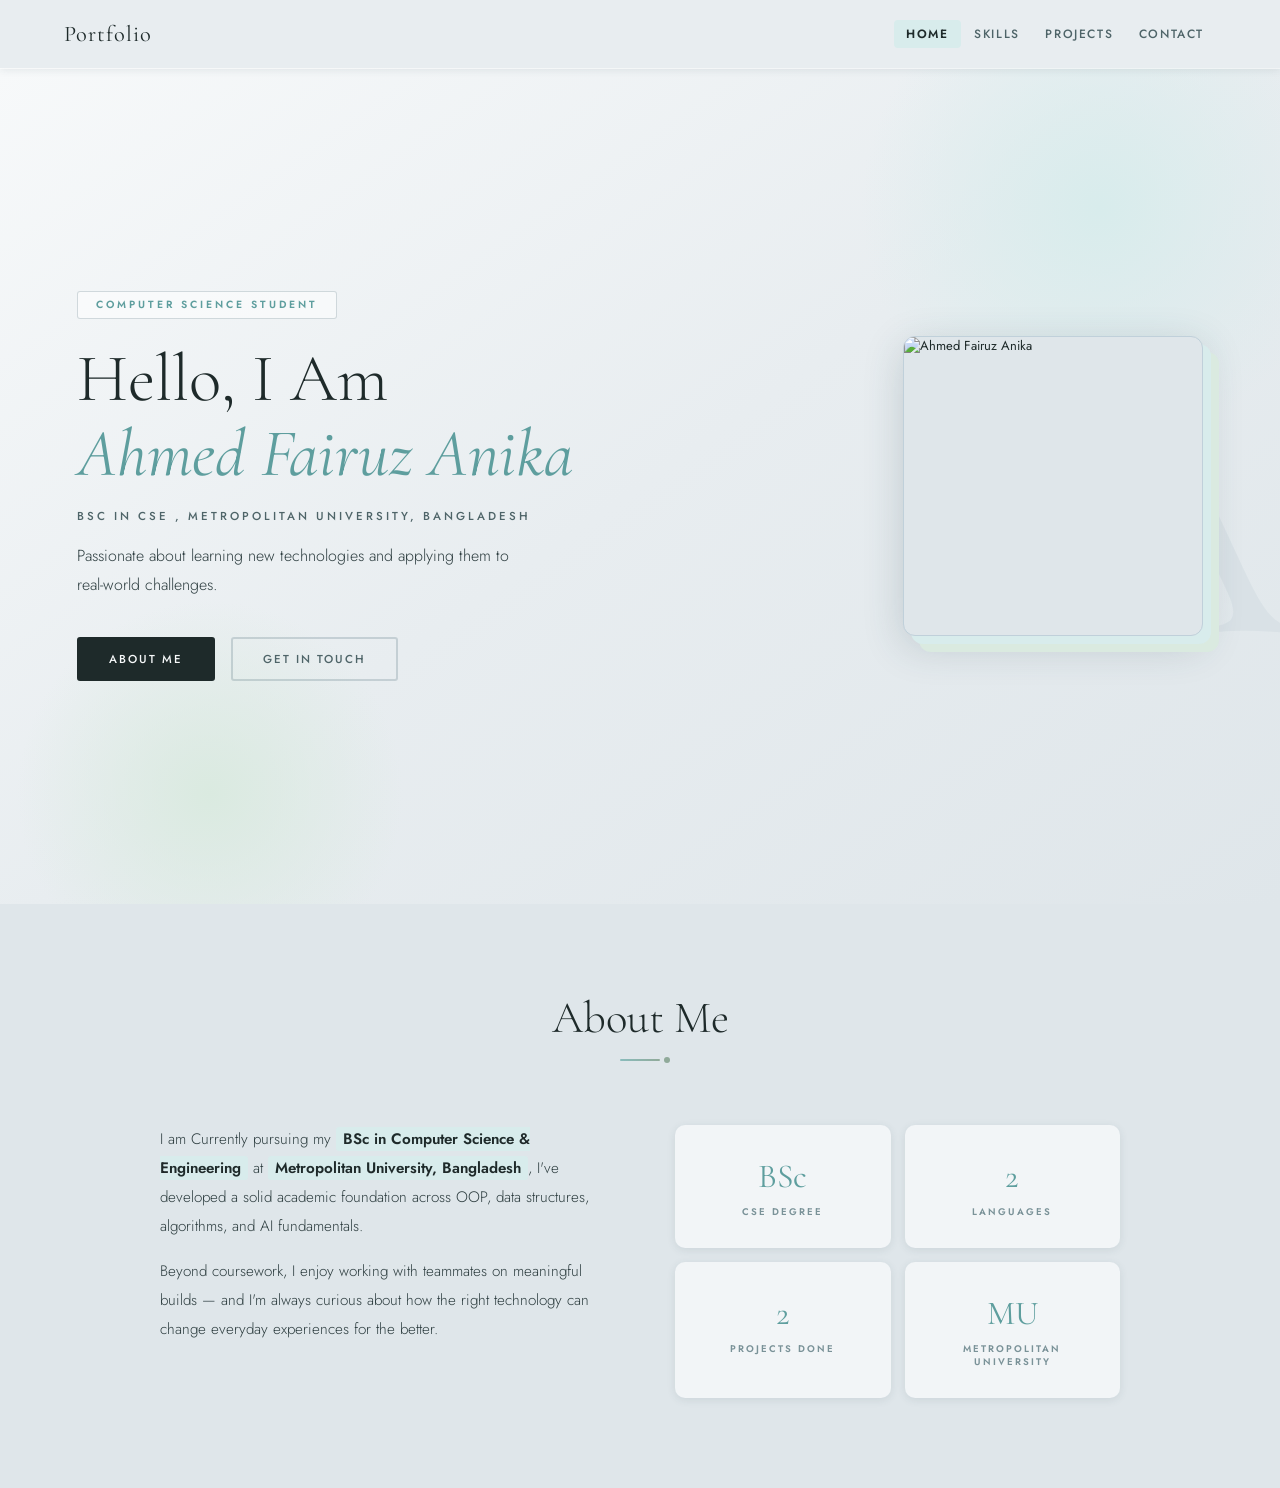
==== index.html @ 2b06f498 "first commit" ====
<!DOCTYPE html>
<html lang="en">
<head>
    <meta charset="UTF-8">
    <meta name="viewport" content="width=device-width, initial-scale=1.0">
    <title>Ahmed Fairuz Anika | Portfolio</title>
    <link rel="stylesheet" href="style.css">
    <link rel="stylesheet" href="https://cdnjs.cloudflare.com/ajax/libs/font-awesome/6.4.0/css/all.min.css">
</head>
<body>

    <nav>
        <div class="logo">Portfolio</div>
        <ul>
            <li><a href="index.html" class="active">Home</a></li>
            <li><a href="skills.html">Skills</a></li>
            <li><a href="projects.html">Projects</a></li>
            <li><a href="contact.html">Contact</a></li>
        </ul>
    </nav>

    <section class="home">
        <div class="home-bg-letter">A</div>
        <div class="home_p">
            <div class="home_t">
                <div class="home_tag">Computer Science Student</div>
                <h1>Hello, I Am
                    <span class="name-block">Ahmed Fairuz Anika</span>
                </h1>
                <div class="subtitle">BSc in CSE ,  Metropolitan University, Bangladesh</div>
                <p>Passionate about learning new technologies and applying them to real-world challenges.</p>
                <a href="#about-section" class="btn">About Me</a>
                <a href="contact.html" class="btn btn-outline">Get In Touch</a>
            </div>
            <div class="home_img">
                <img src="image/portfolio.jpg" alt="Ahmed Fairuz Anika">
            </div>
        </div>
    </section>

    <section class="section section-alt" id="about-section">
        <div class="section-header">
             <h2>About Me</h2>
            <div class="divider"></div>
        </div>
        <div class="about-grid">
            <div class="about-text">
                <p>I am Currently pursuing my <strong>BSc in Computer Science &amp; Engineering</strong> at <strong>Metropolitan University, Bangladesh</strong>, I've developed a solid academic foundation across OOP, data structures, algorithms, and AI fundamentals.</p>
                <p>Beyond coursework, I enjoy working with teammates on meaningful builds — and I'm always curious about how the right technology can change everyday experiences for the better.</p>
            </div>
            <div class="about-stats">
                <div class="stat-box"><span class="num">BSc</span><div class="lbl">CSE Degree</div></div>
                <div class="stat-box"><span class="num">2</span><div class="lbl">Languages</div></div>
                <div class="stat-box"><span class="num">2</span><div class="lbl">Projects Done</div></div>
                <div class="stat-box"><span class="num">MU</span><div class="lbl">Metropolitan University</div></div>
            </div>
        </div>
    </section>

</body>
</html>
---- style.css ----
@import url('https://fonts.googleapis.com/css2?family=Cormorant+Garamond:ital,wght@0,300;0,400;0,600;1,300;1,400&family=Jost:wght@300;400;500;600&display=swap');

* {
    margin: 0;
    padding: 0;
    box-sizing: border-box;
}

:root {
    --bg:            #e8edf0;
    --bg-2:          #dfe6ea;
    --bg-3:          #d6dfe4;
    --surface:       #edf1f4;
    --surface-2:     #f2f5f7;
    --surface-3:     #f7f9fa;
    --main-color:    #4a8a8a;
    --accent:        #5e9e9e;
    --accent-light:  #8abcbc;
    --btn-hover:     #b4d4d4;
    --card-bg-light: #d8ecec;
    --slate:         #6a8090;
    --slate-mid:     #96aab8;
    --slate-light:   #c0d0da;
    --slate-pale:    #dce8f0;
    --green:         #6a8a78;
    --green2:        #90aa9a;
    --green-light:   #b8ceC2;
    --green-bg:      #daeae0;
    --text:          #1e2a2a;
    --text-2:        #2e3e40;
    --text-soft:     #4e6468;
    --text-muted:    #7a9298;
    --border-color:  rgba(80,110,120,0.14);
    --border-mid:    rgba(80,110,120,0.24);
    --shadow-sm:     0 2px 8px rgba(40,70,80,0.1);
    --shadow-md:     0 4px 20px rgba(40,70,80,0.15);
    --shadow-lg:     0 10px 40px rgba(40,70,80,0.2);
}

html {
    scroll-behavior: smooth;
}

body {
    background: var(--bg);
    color: var(--text);
    font-family: 'Jost', sans-serif;
    font-size: 13px;
    line-height: 1.4;
    overflow-x: hidden;
}

nav {
    background: rgba(232,237,240,0.93);
    backdrop-filter: blur(20px);
    padding: 0 5%;
    display: flex;
    justify-content: space-between;
    align-items: center;
    border-bottom: 1px solid var(--border);
    position: sticky;
    top: 0;
    z-index: 200;
    height: 68px;
    box-shadow: 0 1px 0 rgba(255,255,255,0.6), var(--shadow-sm);
}

.logo {
    font-family: 'Cormorant Garamond', serif;
    font-size: 1.4rem;
    font-weight: 400;
    color: var(--text);
    letter-spacing: 1px;
}

.logo span {
    color: var(--accent);
    font-style: italic;
}

nav ul {
    list-style: none;
    display: flex;
    gap: 1.6px;
    flex-wrap: wrap;
}

nav a {
    text-decoration: none;
    color: var(--text-soft);
    font-size: 0.75rem;
    font-weight: 500;
    letter-spacing: 1.6px;
    text-transform: uppercase;
    padding: 5px 12px;
    border-radius: 4px;
    transition: all 0.22s ease;
    font-family: inherit;
}

nav a:hover {
    color: var(--text);
    background: var(--bg-3);
}

nav a.active {
    color: var(--text);
    background: var(--card-bg-light);
    font-weight: 600;
}

.home {
    min-height: calc(100vh - 64px);
    display: flex;
    align-items: center;
    padding: 70px 6%;
    position: relative;
    z-index: 1;
    overflow: hidden;
    background: linear-gradient(145deg, var(--surface-3) 0%, var(--bg) 50%, var(--bg-2) 100%);
}

.home::before {
    content: '';
    position: absolute;
    top: -120px;
    right: -80px;
    width: 520px;
    height: 520px;
    background: radial-gradient(circle, var(--card-bg-light) 0%, transparent 65%);
    pointer-events: none;
    z-index: 0;
}

.home::after {
    content: '';
    position: absolute;
    bottom: -100px;
    left: 0;
    width: 420px;
    height: 420px;
    background: radial-gradient(circle, var(--green-bg) 0%, transparent 65%);
    pointer-events: none;
    z-index: 0;
}

.home-bg-letter {
    position: absolute;
    right: -20px;
    top: 50%;
    transform: translateY(-50%);
    font-family: 'Cormorant Garamond', serif;
    font-size: 36vw;
    font-weight: 300;
    color: var(--bg-3);
    opacity: 0.7;
    pointer-events: none;
    line-height: 1;
    user-select: none;
    z-index: 0;
}

.home_p {
    width: 100%;
    display: flex;
    justify-content: space-between;
    align-items: center;
    gap: 60px;
    flex-wrap: wrap;
    position: relative;
    z-index: 1;
}

.home_t {
    max-width: 54%;
}

.home_tag {
    display: inline-block;
    font-size: 0.65rem;
    letter-spacing: 3px;
    text-transform: uppercase;
    color: var(--accent);
    border: 1px solid var(--border-mid);
    background: rgba(255,255,255,0.5);
    padding: 6px 18px;
    border-radius: 3px;
    margin-bottom: 24px;
    font-weight: 600;
}

.home_t h1 {
    font-family: 'Cormorant Garamond', serif;
    font-size: 4.2rem;
    line-height: 1.06;
    color: var(--text);
    margin-bottom: 8px;
    font-weight: 300;
    letter-spacing: 0;
}

.home_t h1 .name-block {
    display: block;
    color: var(--accent);
    font-style: italic;
    font-weight: 400;
    margin-top: 4px;
}

.home_t .subtitle {
    font-size: 0.72rem;
    color: var(--text-soft);
    font-weight: 500;
    letter-spacing: 3px;
    text-transform: uppercase;
    margin-bottom: 18px;
    margin-top: 18px;
}

.home_t p {
    color: var(--text-2);
    font-size: 1rem;
    max-width: 460px;
    margin-bottom: 38px;
    line-height: 1.8;
    font-weight: 300;
}

.btn {
    display: inline-block;
    padding: 12px 30px;
    background: var(--text);
    color: var(--surface-3);
    font-weight: 500;
    font-size: 0.72rem;
    text-decoration: none;
    border-radius: 3px;
    transition: all 0.24s ease;
    border: 2px solid var(--text);
    letter-spacing: 2px;
    text-transform: uppercase;
    font-family: inherit;
}

.btn:hover {
    background: var(--main-color);
    border-color: var(--main-color);
    transform: translateY(-2px);
    box-shadow: var(--shadow-md);
}

.btn-outline {
    background: transparent;
    color: var(--text-soft);
    border: 2px solid var(--border-mid);
    margin-left: 12px;
}

.btn-outline:hover {
    border-color: var(--slate-mid);
    color: var(--text);
    background: var(--slate-pale);
    transform: translateY(-2px);
}

.home_img {
    width: 300px;
    height: 300px;
    border-radius: 12px;
    overflow: hidden;
    border: 1px solid var(--slate-light);
    box-shadow: 8px 8px 0 var(--card-bg-light), 16px 16px 0 var(--green-bg), var(--shadow-lg);
    flex-shrink: 0;
    position: relative;
    z-index: 1;
    background: var(--bg-2);
}

.home_img img {
    width: 100%;
    height: 100%;
    display: block;
    object-fit: cover;
}

.section {
    padding: 90px 6%;
    position: relative;
    z-index: 1;
}

.section-alt {
    background: var(--bg-2);
}

.section-header {
    text-align: center;
    margin-bottom: 64px;
}

.section-header .tag {
    display: inline-block;
    font-size: 0.65rem;
    letter-spacing: 4px;
    text-transform: uppercase;
    color: var(--accent);
    margin-bottom: 12px;
    font-weight: 600;
}

.section-header h2 {
    font-family: 'Cormorant Garamond', serif;
    font-size: 2.8rem;
    font-weight: 300;
    color: var(--text);
    letter-spacing: 0;
    line-height: 1.1;
}

.divider {
    width: 40px;
    height: 2px;
    background: linear-gradient(90deg, var(--accent-light), var(--green2));
    margin: 16px auto 0;
    border-radius: 2px;
    position: relative;
}

.divider::after {
    content: '';
    position: absolute;
    right: -10px;
    top: 50%;
    transform: translateY(-50%);
    width: 6px;
    height: 6px;
    background: var(--green2);
    border-radius: 50%;
}

.section-header p {
    font-family: inherit;
}

.about-grid {
    display: grid;
    grid-template-columns: 1fr 1fr;
    gap: 70px;
    align-items: start;
    max-width: 960px;
    margin: 0 auto;
}

.about-text .lead {
    font-family: 'Cormorant Garamond', serif;
    font-size: 1.3rem;
    font-weight: 400;
    color: var(--text);
    margin-bottom: 18px;
    line-height: 1.6;
    font-style: italic;
}

.about-text p {
    color: var(--text-2);
    margin-bottom: 16px;
    font-size: 0.95rem;
    line-height: 1.9;
    font-weight: 300;
}

.about-text p strong {
    color: var(--text);
    font-weight: 600;
    background: var(--card-bg-light);
    padding: 1px 7px;
    border-radius: 3px;
}

.about-text p:last-child {
    margin-bottom: 0;
}

.about-stats {
    display: grid;
    grid-template-columns: 1fr 1fr;
    gap: 14px;
}

.stat-box {
    background: var(--surface-2);
    border: 1px solid var(--border);
    border-radius: 10px;
    padding: 28px 20px;
    text-align: center;
    transition: all 0.28s ease;
    position: relative;
    overflow: hidden;
    box-shadow: var(--shadow-sm);
}

.stat-box:hover {
    border-color: var(--btn-hover);
    transform: translateY(-4px);
    box-shadow: var(--shadow-md);
    background: var(--card-bg-light);
}

.stat-box .num {
    font-family: 'Cormorant Garamond', serif;
    font-size: 2.1rem;
    font-weight: 400;
    color: var(--accent);
    display: block;
}

.stat-box .lbl {
    font-size: 0.6rem;
    color: var(--text-muted);
    letter-spacing: 2px;
    margin-top: 6px;
    text-transform: uppercase;
    font-weight: 600;
}

.skills-grid {
    display: grid;
    grid-template-columns: repeat(auto-fit, minmax(260px, 1fr));
    gap: 16px;
    max-width: 960px;
    margin: 0 auto;
}

.skill-card {
    background: var(--surface-2);
    border: 1px solid var(--border);
    border-radius: 10px;
    padding: 28px 24px;
    transition: all 0.26s ease;
    position: relative;
    overflow: hidden;
    box-shadow: var(--shadow-sm);
}

.skill-card::before {
    content: '';
    position: absolute;
    left: 0;
    top: 0;
    bottom: 0;
    width: 3px;
    background: var(--accent-light);
    border-radius: 3px 0 0 3px;
}

.skill-card:hover {
    border-color: var(--btn-hover);
    transform: translateY(-4px);
    box-shadow: var(--shadow-md);
}

.skill-card h3 {
    font-size: 0.95rem;
    font-weight: 600;
    color: var(--text);
    margin-bottom: 10px;
    letter-spacing: 0;
}

.skill-card p {
    font-size: 0.85rem;
    color: var(--text-soft);
    line-height: 1.7;
    font-weight: 300;
}

.skill-level {
    display: inline-block;
    margin-top: 16px;
    font-size: 0.6rem;
    letter-spacing: 2px;
    text-transform: uppercase;
    color: var(--main-color);
    background: var(--card-bg-light);
    padding: 4px 14px;
    border-radius: 3px;
    font-weight: 600;
}

.projects-grid {
    display: grid;
    grid-template-columns: repeat(auto-fit, minmax(300px, 1fr));
    gap: 20px;
    max-width: 1040px;
    margin: 0 auto;
}

.project-card {
    background: var(--surface-2);
    border: 1px solid var(--border);
    border-radius: 12px;
    padding: 32px 28px;
    transition: all 0.26s ease;
    display: flex;
    flex-direction: column;
    position: relative;
    overflow: hidden;
    box-shadow: var(--shadow-sm);
}

.project-card:hover {
    border-color: var(--accent-light);
    border-top: 3px solid var(--accent);
    transform: translateY(-5px);
    box-shadow: var(--shadow-lg);
}

.project-badge {
    display: inline-block;
    font-size: 0.6rem;
    letter-spacing: 2px;
    text-transform: uppercase;
    color: var(--main-color);
    background: var(--card-bg-light);
    border: 1px solid rgba(90,158,158,0.2);
    padding: 4px 14px;
    border-radius: 3px;
    margin-bottom: 18px;
    align-self: flex-start;
    font-weight: 600;
}

.project-card h3 {
    font-family: 'Cormorant Garamond', serif;
    font-size: 1.3rem;
    font-weight: 400;
    color: var(--text);
    margin-bottom: 12px;
}

.project-card p {
    font-size: 0.87rem;
    color: var(--text-2);
    flex: 1;
    margin-bottom: 22px;
    line-height: 1.8;
    font-weight: 300;
}

.project-tech {
    display: flex;
    flex-wrap: wrap;
    gap: 7px;
    margin-bottom: 22px;
}

.tech-tag {
    font-size: 0.65rem;
    padding: 4px 12px;
    background: var(--slate-pale);
    border: 1px solid var(--border);
    border-radius: 3px;
    color: var(--slate);
    font-weight: 500;
    letter-spacing: 0;
}

.project-links {
    display: flex;
    gap: 10px;
    flex-wrap: wrap;
}

.project-link {
    display: inline-flex;
    align-items: center;
    gap: 6px;
    font-size: 0.65rem;
    font-weight: 600;
    text-decoration: none;
    color: var(--text-soft);
    border: 1px solid var(--border-mid);
    padding: 7px 16px;
    border-radius: 4px;
    transition: all 0.22s ease;
    cursor: pointer;
    background: none;
    font-family: inherit;
    letter-spacing: 1px;
    text-transform: uppercase;
}

.project-link:hover {
    background: var(--card-bg-light);
    color: var(--text);
    border-color: var(--btn-hover);
    box-shadow: var(--shadow-sm);
}

.github-reveal {
    margin-top: 14px;
    background: var(--card-bg-light);
    border: 1px solid rgba(90,158,158,0.2);
    border-radius: 8px;
    padding: 14px 16px;
    display: none;
    animation: fadeSlide 0.2s ease;
}

.github-reveal.open {
    display: block;
}

@keyframes fadeSlide {
    from { opacity: 0; transform: translateY(-5px); }
    to   { opacity: 1; transform: translateY(0); }
}

.github-reveal a {
    color: var(--main-color);
    font-size: 0.84rem;
    text-decoration: none;
    word-break: break-all;
    font-weight: 600;
}

.github-reveal a:hover {
    color: var(--text);
    text-decoration: underline;
}

.github-reveal .gh-note {
    font-size: 0.75rem;
    color: var(--text-muted);
    margin-top: 6px;
}

.contact-wrapper {
    display: grid;
    grid-template-columns: 1fr 1.4fr;
    gap: 52px;
    max-width: 960px;
    margin: 0 auto;
    align-items: start;
}

.contact-info h3 {
    font-family: 'Cormorant Garamond', serif;
    font-size: 1.6rem;
    font-weight: 400;
    color: var(--text);
    margin-bottom: 14px;
}

.contact-info .intro-text {
    color: var(--text-2);
    font-size: 0.9rem;
    margin-bottom: 34px;
    line-height: 1.8;
    font-weight: 300;
}

.contact-item {
    display: flex;
    align-items: flex-start;
    gap: 14px;
    margin-bottom: 22px;
}

.c-icon {
    width: 42px;
    height: 42px;
    background: var(--surface-2);
    border: 1px solid var(--border-mid);
    border-radius: 8px;
    display: flex;
    align-items: center;
    justify-content: center;
    color: var(--accent);
    font-size: 0.9rem;
    flex-shrink: 0;
    transition: all 0.24s;
    box-shadow: var(--shadow-sm);
}

.contact-item:hover .c-icon {
    background: var(--card-bg-light);
    color: var(--text);
    border-color: var(--accent-light);
    transform: rotate(-6deg) scale(1.08);
    box-shadow: var(--shadow-md);
}

.c-detail .c-label {
    font-size: 0.6rem;
    letter-spacing: 2px;
    text-transform: uppercase;
    color: var(--text-muted);
    margin-bottom: 3px;
    font-weight: 600;
}

.c-detail .c-val {
    font-size: 0.9rem;
    color: var(--text);
    font-weight: 500;
}

.c-detail .c-val a {
    color: var(--text);
    text-decoration: none;
    transition: color 0.2s;
}

.c-detail .c-val a:hover {
    color: var(--accent);
    text-decoration: underline;
}

.contact-form {
    background: var(--surface-2);
    border: 1px solid var(--border);
    border-radius: 14px;
    padding: 38px 34px;
    box-shadow: var(--shadow-lg);
}

.contact-form h3 {
    font-family: 'Cormorant Garamond', serif;
    font-size: 1.25rem;
    font-weight: 400;
    color: var(--text);
    margin-bottom: 26px;
    letter-spacing: 0;
}

.form-group {
    margin-bottom: 18px;
}

.form-row {
    display: grid;
    grid-template-columns: 1fr 1fr;
    gap: 18px;
}

.form-group label {
    display: block;
    font-size: 0.6rem;
    letter-spacing: 2px;
    text-transform: uppercase;
    color: var(--text-muted);
    margin-bottom: 8px;
    font-weight: 600;
    font-family: inherit;
}

.form-group input, .form-group textarea {
    width: 100%;
    background: var(--bg);
    border: 1px solid var(--border-mid);
    border-radius: 6px;
    padding: 11px 14px;
    color: var(--text);
    font-family: inherit;
    font-size: 0.9rem;
    transition: border-color 0.24s, box-shadow 0.24s;
    outline: none;
}

.form-group input:focus, .form-group textarea:focus {
    border-color: var(--accent);
    box-shadow: 0 0 0 4px rgba(94,158,158,0.14);
    background: var(--surface-3);
}

.form-group textarea {
    resize: vertical;
    min-height: 110px;
}

.form-group input::placeholder, .form-group textarea::placeholder {
    color: var(--text-muted);
}

.form-submit {
    width: 100%;
    padding: 13px;
    background: var(--text);
    color: var(--surface-3);
    border: 2px solid var(--text);
    border-radius: 5px;
    font-family: inherit;
    font-size: 0.8rem;
    font-weight: 600;
    cursor: pointer;
    transition: all 0.24s ease;
    letter-spacing: 2px;
    margin-top: 8px;
    text-transform: uppercase;
}

.form-submit:hover {
    background: var(--main-color);
    border-color: var(--main-color);
    transform: translateY(-2px);
    box-shadow: var(--shadow-md);
}

#form-success {
    display: none;
    color: var(--main-color);
    border: 1px solid rgba(94,158,158,0.28);
    background: var(--card-bg-light);
    border-radius: 6px;
    padding: 10px;
    margin-top: 14px;
    text-align: center;
    font-size: 0.86rem;
    font-weight: 600;
    letter-spacing: 0;
}

.contact-desc {
    color: var(--text-soft);
    margin-top: 18px;
    font-size: 0.95rem;
    max-width: 480px;
    margin-left: auto;
    margin-right: auto;
    line-height: 1.8;
    text-align: center;
    font-weight: 300;
}

.section-desc {
    color: var(--text-soft);
    margin-top: 18px;
    font-size: 0.95rem;
    max-width: 520px;
    margin-left: auto;
    margin-right: auto;
    line-height: 1.8;
    text-align: center;
    font-weight: 300;
}

.category-label {
    font-size: 0.65rem;
    font-weight: 600;
    letter-spacing: 4px;
    text-transform: uppercase;
    color: var(--accent);
    text-align: center;
    margin-bottom: 26px;
}

.skills-block {
    margin-bottom: 60px;
}

.projects-note {
    text-align: center;
    margin-top: 44px;
    color: var(--text-muted);
    font-size: 0.8rem;
    letter-spacing: 0.8px;
    font-weight: 500;
}

.form-submit .fa-paper-plane {
    margin-right: 8px;
}

.projects-note i {
    margin-right: 7px;
    color: var(--accent-light);
}

@media (max-width: 900px) {
    .about-grid      { grid-template-columns: 1fr; gap: 48px; }
    .contact-wrapper { grid-template-columns: 1fr; }
}

@media (max-width: 768px) {
    .home_p            { flex-direction: column-reverse; gap: 40px; text-align: center; }
    .home_t            { max-width: 100%; }
    .home_t p          { margin: 0 auto 28px; }
    .home_img          { width: 230px; height: 230px; }
    .home_t h1         { font-size: 3.1rem; }
    .section           { padding: 65px 5%; }
    .section-header h2 { font-size: 2.2rem; }
    .about-stats       { grid-template-columns: 1fr 1fr; }
    .form-row          { grid-template-columns: 1fr; }
    nav ul             { gap: 1px; }
    nav a              { padding: 6px 10px; font-size: 0.67rem; letter-spacing: 1.3px; }
    .btn-outline       { margin-left: 0; margin-top: 10px; }
}

@media (max-width: 480px) {
    .home_t h1     { font-size: 2.4rem; }
    .home_img      { width: 190px; height: 190px; }
    .logo          { font-size: 1.15rem; }
    .projects-grid { grid-template-columns: 1fr; }
    .skills-grid   { grid-template-columns: 1fr; }
    .contact-form  { padding: 24px 18px; }
    nav            { padding: 0 4%; }
    .home          { padding: 50px 4%; }
    .section       { padding: 55px 4%; }
}
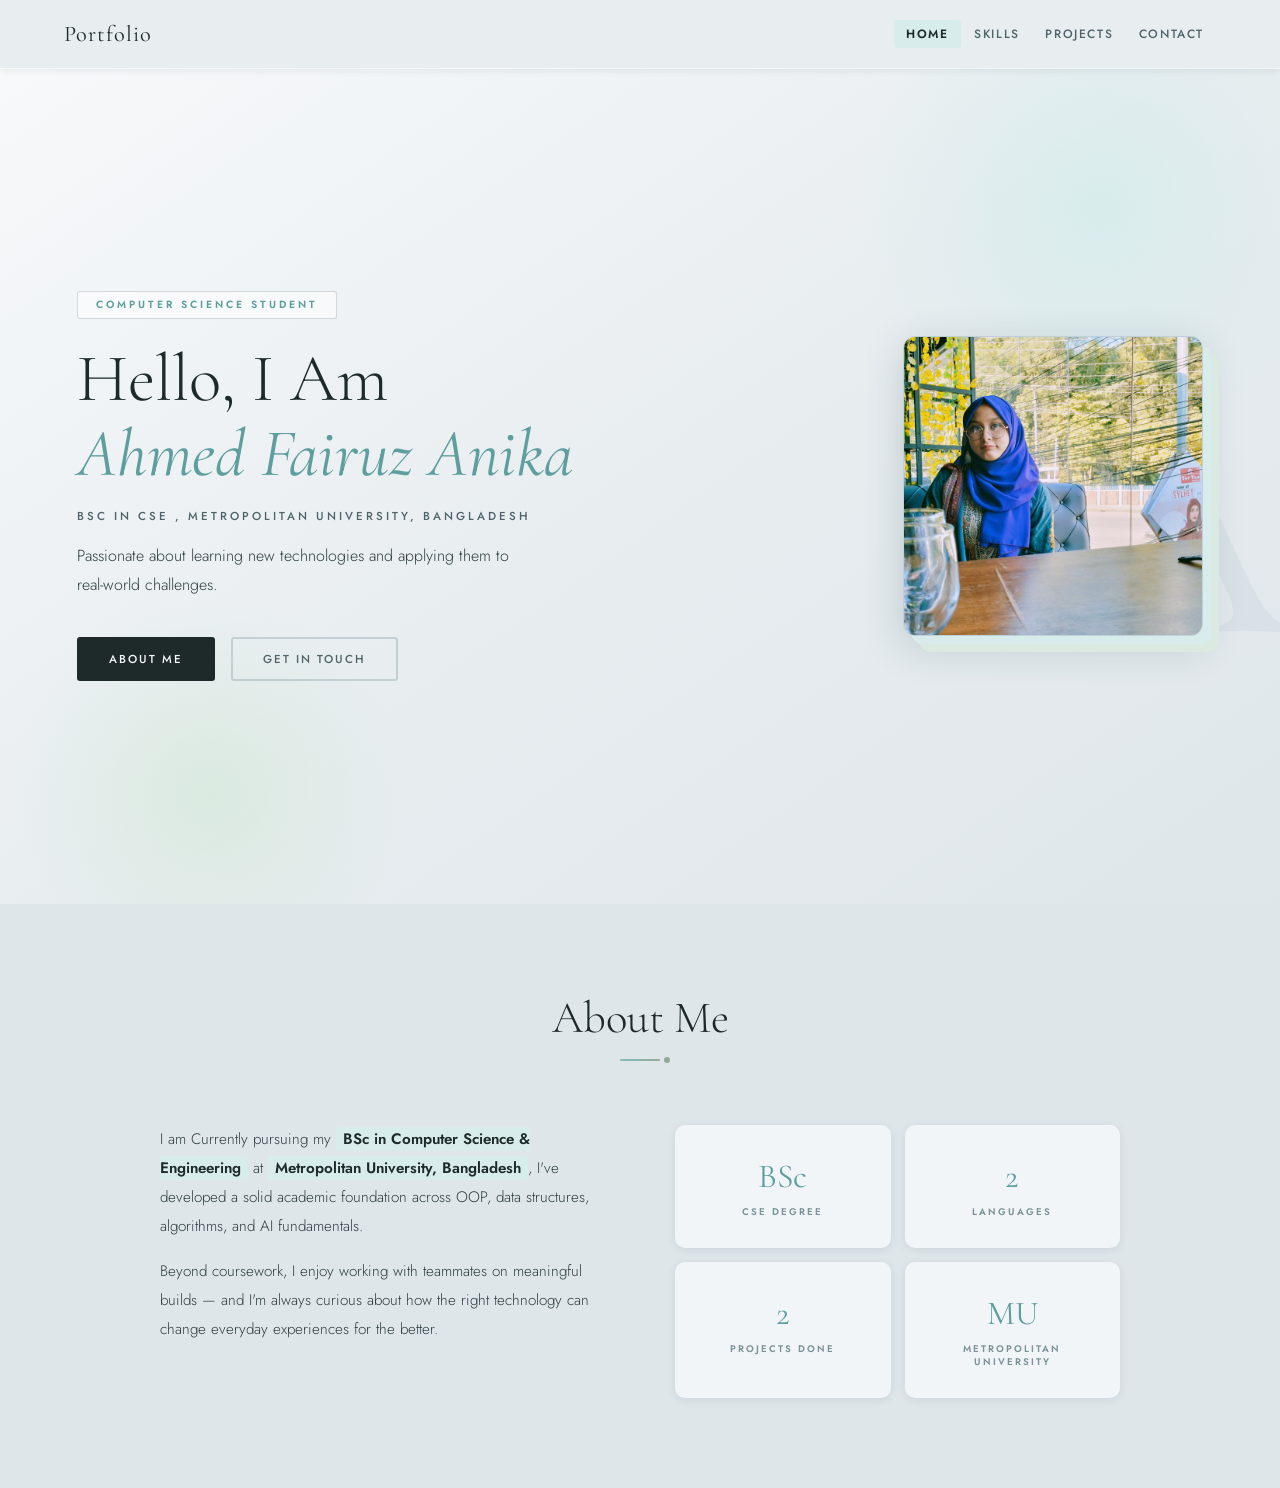
==== commit 48accbdd: "changed" ====
--- a/index.html
+++ b/index.html
@@ -33,7 +33,7 @@
                 <a href="contact.html" class="btn btn-outline">Get In Touch</a>
             </div>
             <div class="home_img">
-                <img src="image/portfolio.jpg" alt="Ahmed Fairuz Anika">
+                <img src="portfolio.jpg" alt="Ahmed Fairuz Anika">
             </div>
         </div>
     </section>
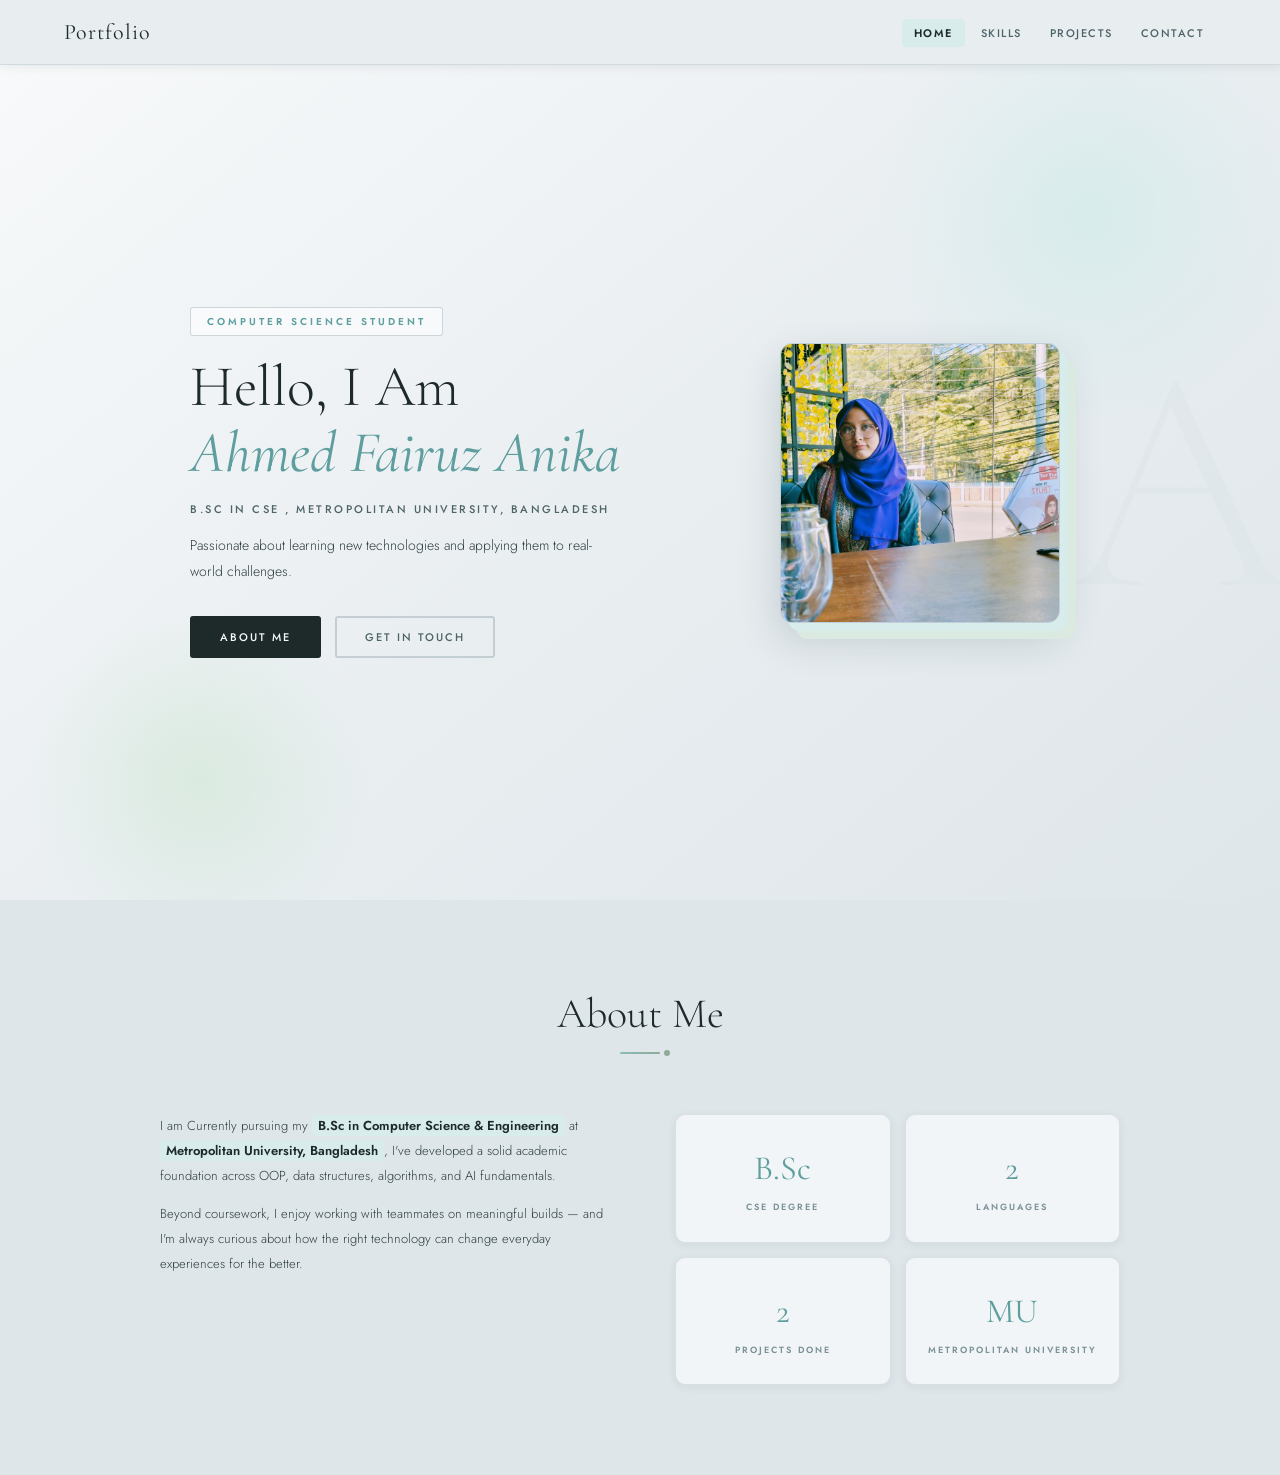
==== commit e0f7cc2a: "changed" ====
--- a/index.html
+++ b/index.html
@@ -27,7 +27,7 @@
                 <h1>Hello, I Am
                     <span class="name-block">Ahmed Fairuz Anika</span>
                 </h1>
-                <div class="subtitle">BSc in CSE ,  Metropolitan University, Bangladesh</div>
+                <div class="subtitle">B.Sc in CSE ,  Metropolitan University, Bangladesh</div>
                 <p>Passionate about learning new technologies and applying them to real-world challenges.</p>
                 <a href="#about-section" class="btn">About Me</a>
                 <a href="contact.html" class="btn btn-outline">Get In Touch</a>
@@ -45,11 +45,11 @@
         </div>
         <div class="about-grid">
             <div class="about-text">
-                <p>I am Currently pursuing my <strong>BSc in Computer Science &amp; Engineering</strong> at <strong>Metropolitan University, Bangladesh</strong>, I've developed a solid academic foundation across OOP, data structures, algorithms, and AI fundamentals.</p>
+                <p>I am Currently pursuing my <strong>B.Sc in Computer Science &amp; Engineering</strong> at <strong>Metropolitan University, Bangladesh</strong>, I've developed a solid academic foundation across OOP, data structures, algorithms, and AI fundamentals.</p>
                 <p>Beyond coursework, I enjoy working with teammates on meaningful builds — and I'm always curious about how the right technology can change everyday experiences for the better.</p>
             </div>
             <div class="about-stats">
-                <div class="stat-box"><span class="num">BSc</span><div class="lbl">CSE Degree</div></div>
+                <div class="stat-box"><span class="num">B.Sc</span><div class="lbl">CSE Degree</div></div>
                 <div class="stat-box"><span class="num">2</span><div class="lbl">Languages</div></div>
                 <div class="stat-box"><span class="num">2</span><div class="lbl">Projects Done</div></div>
                 <div class="stat-box"><span class="num">MU</span><div class="lbl">Metropolitan University</div></div>
--- a/style.css
+++ b/style.css
@@ -7,52 +7,44 @@
 }
 
 :root {
-    --bg:            #e8edf0;
-    --bg-2:          #dfe6ea;
-    --bg-3:          #d6dfe4;
-    --surface:       #edf1f4;
-    --surface-2:     #f2f5f7;
-    --surface-3:     #f7f9fa;
-    --main-color:    #4a8a8a;
-    --accent:        #5e9e9e;
-    --accent-light:  #8abcbc;
-    --btn-hover:     #b4d4d4;
-    --card-bg-light: #d8ecec;
-    --slate:         #6a8090;
-    --slate-mid:     #96aab8;
-    --slate-light:   #c0d0da;
-    --slate-pale:    #dce8f0;
-    --green:         #6a8a78;
-    --green2:        #90aa9a;
-    --green-light:   #b8ceC2;
-    --green-bg:      #daeae0;
-    --text:          #1e2a2a;
-    --text-2:        #2e3e40;
-    --text-soft:     #4e6468;
-    --text-muted:    #7a9298;
-    --border-color:  rgba(80,110,120,0.14);
-    --border-mid:    rgba(80,110,120,0.24);
-    --shadow-sm:     0 2px 8px rgba(40,70,80,0.1);
-    --shadow-md:     0 4px 20px rgba(40,70,80,0.15);
-    --shadow-lg:     0 10px 40px rgba(40,70,80,0.2);
+    --bg: #e8edf0;
+    --bg2: #dfe6ea;
+    --surface: #f2f5f7;
+    --surface2: #f7f9fa;
+    --primary: #5e9e9e;
+    --primary-dark: #4a8a8a;
+    --primary-light: #8abcbc;
+    --primary-bg: #d8ecec;
+    --hover-bg: #b4d4d4;
+    --slate: #6a8090;
+    --slate-light: #c0d0da;
+    --slate-pale: #dce8f0;
+    --green-bg: #daeae0;
+    --text-main: #1e2a2a;
+    --text-dark: #2e3e40;
+    --text-gray: #4e6468;
+    --text-light: #7a9298;
+    --border: rgba(80, 110, 120, 0.15);
+    --border-dark: rgba(80, 110, 120, 0.25);
 }
 
 html {
     scroll-behavior: smooth;
+    font-size: 14px;
 }
 
 body {
-    background: var(--bg);
-    color: var(--text);
+    background-color: var(--bg);
+    color: var(--text-main);
     font-family: 'Jost', sans-serif;
-    font-size: 13px;
-    line-height: 1.4;
+    line-height: 1.5;
     overflow-x: hidden;
 }
 
+/* NAV */
 nav {
-    background: rgba(232,237,240,0.93);
-    backdrop-filter: blur(20px);
+    background: rgba(232, 237, 240, 0.92);
+    backdrop-filter: blur(16px);
     padding: 0 5%;
     display: flex;
     justify-content: space-between;
@@ -60,220 +52,217 @@
     border-bottom: 1px solid var(--border);
     position: sticky;
     top: 0;
-    z-index: 200;
-    height: 68px;
-    box-shadow: 0 1px 0 rgba(255,255,255,0.6), var(--shadow-sm);
+    z-index: 100;
+    height: 65px;
+    box-shadow: 0 2px 10px rgba(0,0,0,0.07);
 }
 
 .logo {
     font-family: 'Cormorant Garamond', serif;
-    font-size: 1.4rem;
+    font-size: 22px;
     font-weight: 400;
-    color: var(--text);
+    color: var(--text-main);
     letter-spacing: 1px;
 }
 
 .logo span {
-    color: var(--accent);
+    color: var(--primary);
     font-style: italic;
 }
 
 nav ul {
     list-style: none;
     display: flex;
-    gap: 1.6px;
-    flex-wrap: wrap;
+    gap: 4px;
 }
 
 nav a {
     text-decoration: none;
-    color: var(--text-soft);
-    font-size: 0.75rem;
+    color: var(--text-gray);
+    font-size: 11px;
     font-weight: 500;
-    letter-spacing: 1.6px;
-    text-transform: uppercase;
-    padding: 5px 12px;
+    letter-spacing: 1.5px;
+    text-transform: uppercase;
+    padding: 6px 12px;
     border-radius: 4px;
-    transition: all 0.22s ease;
-    font-family: inherit;
+    transition: all 0.2s;
 }
 
 nav a:hover {
-    color: var(--text);
-    background: var(--bg-3);
+    color: var(--text-main);
+    background: var(--bg2);
 }
 
 nav a.active {
-    color: var(--text);
-    background: var(--card-bg-light);
-    font-weight: 600;
-}
-
+    color: var(--text-main);
+    background: var(--primary-bg);
+    font-weight: 600;
+}
+
+/* HOME */
 .home {
-    min-height: calc(100vh - 64px);
+    min-height: calc(100vh - 65px);
     display: flex;
     align-items: center;
-    padding: 70px 6%;
+    padding: 60px 6%;
     position: relative;
-    z-index: 1;
     overflow: hidden;
-    background: linear-gradient(145deg, var(--surface-3) 0%, var(--bg) 50%, var(--bg-2) 100%);
+    background: linear-gradient(140deg, var(--surface2) 0%, var(--bg) 55%, var(--bg2) 100%);
 }
 
 .home::before {
     content: '';
     position: absolute;
-    top: -120px;
-    right: -80px;
-    width: 520px;
-    height: 520px;
-    background: radial-gradient(circle, var(--card-bg-light) 0%, transparent 65%);
+    top: -100px;
+    right: -60px;
+    width: 500px;
+    height: 500px;
+    background: radial-gradient(circle, var(--primary-bg) 0%, transparent 60%);
     pointer-events: none;
-    z-index: 0;
 }
 
 .home::after {
     content: '';
     position: absolute;
-    bottom: -100px;
+    bottom: -80px;
     left: 0;
-    width: 420px;
-    height: 420px;
-    background: radial-gradient(circle, var(--green-bg) 0%, transparent 65%);
+    width: 400px;
+    height: 400px;
+    background: radial-gradient(circle, var(--green-bg) 0%, transparent 60%);
     pointer-events: none;
-    z-index: 0;
 }
 
 .home-bg-letter {
     position: absolute;
-    right: -20px;
+    right: -10px;
     top: 50%;
     transform: translateY(-50%);
     font-family: 'Cormorant Garamond', serif;
-    font-size: 36vw;
-    font-weight: 300;
-    color: var(--bg-3);
-    opacity: 0.7;
+    font-size: 320px;
+    font-weight: 300;
+    color: var(--bg2);
+    opacity: 0.6;
     pointer-events: none;
     line-height: 1;
     user-select: none;
-    z-index: 0;
 }
 
 .home_p {
     width: 100%;
     display: flex;
-    justify-content: space-between;
+    justify-content: flex-start;
     align-items: center;
-    gap: 60px;
-    flex-wrap: wrap;
+    gap: 50px;
     position: relative;
     z-index: 1;
+    max-width: 900px;
+    margin: 0 auto;
 }
 
 .home_t {
-    max-width: 54%;
+    max-width: 540px;
+    flex: 1;
+    min-width: 0;
 }
 
 .home_tag {
     display: inline-block;
-    font-size: 0.65rem;
+    font-size: 10px;
     letter-spacing: 3px;
     text-transform: uppercase;
-    color: var(--accent);
-    border: 1px solid var(--border-mid);
-    background: rgba(255,255,255,0.5);
-    padding: 6px 18px;
+    color: var(--primary);
+    border: 1px solid var(--border-dark);
+    background: rgba(255, 255, 255, 0.5);
+    padding: 6px 16px;
     border-radius: 3px;
-    margin-bottom: 24px;
+    margin-bottom: 20px;
     font-weight: 600;
 }
 
 .home_t h1 {
     font-family: 'Cormorant Garamond', serif;
-    font-size: 4.2rem;
-    line-height: 1.06;
-    color: var(--text);
+    font-size: 58px;
+    line-height: 1.08;
+    color: var(--text-main);
     margin-bottom: 8px;
     font-weight: 300;
-    letter-spacing: 0;
 }
 
 .home_t h1 .name-block {
     display: block;
-    color: var(--accent);
+    color: var(--primary);
     font-style: italic;
     font-weight: 400;
     margin-top: 4px;
 }
 
 .home_t .subtitle {
-    font-size: 0.72rem;
-    color: var(--text-soft);
+    font-size: 11px;
+    color: var(--text-gray);
     font-weight: 500;
-    letter-spacing: 3px;
-    text-transform: uppercase;
-    margin-bottom: 18px;
-    margin-top: 18px;
+    letter-spacing: 2.5px;
+    text-transform: uppercase;
+    margin-top: 16px;
+    margin-bottom: 16px;
 }
 
 .home_t p {
-    color: var(--text-2);
-    font-size: 1rem;
-    max-width: 460px;
-    margin-bottom: 38px;
+    color: var(--text-dark);
+    font-size: 14px;
+    max-width: 420px;
+    margin-bottom: 32px;
     line-height: 1.8;
     font-weight: 300;
 }
 
 .btn {
     display: inline-block;
-    padding: 12px 30px;
-    background: var(--text);
-    color: var(--surface-3);
+    padding: 11px 28px;
+    background: var(--text-main);
+    color: #f7f9fa;
     font-weight: 500;
-    font-size: 0.72rem;
+    font-size: 11px;
     text-decoration: none;
     border-radius: 3px;
-    transition: all 0.24s ease;
-    border: 2px solid var(--text);
+    transition: all 0.2s;
+    border: 2px solid var(--text-main);
     letter-spacing: 2px;
     text-transform: uppercase;
     font-family: inherit;
 }
 
 .btn:hover {
-    background: var(--main-color);
-    border-color: var(--main-color);
+    background: var(--primary-dark);
+    border-color: var(--primary-dark);
     transform: translateY(-2px);
-    box-shadow: var(--shadow-md);
+    box-shadow: 0 6px 20px rgba(40, 70, 80, 0.18);
 }
 
 .btn-outline {
     background: transparent;
-    color: var(--text-soft);
-    border: 2px solid var(--border-mid);
-    margin-left: 12px;
+    color: var(--text-gray);
+    border: 2px solid var(--border-dark);
+    margin-left: 10px;
 }
 
 .btn-outline:hover {
-    border-color: var(--slate-mid);
-    color: var(--text);
+    border-color: #96aab8;
+    color: var(--text-main);
     background: var(--slate-pale);
     transform: translateY(-2px);
 }
 
 .home_img {
-    width: 300px;
-    height: 300px;
+    width: 280px;
+    height: 280px;
     border-radius: 12px;
     overflow: hidden;
     border: 1px solid var(--slate-light);
-    box-shadow: 8px 8px 0 var(--card-bg-light), 16px 16px 0 var(--green-bg), var(--shadow-lg);
+    box-shadow: 8px 8px 0 var(--primary-bg), 16px 16px 0 var(--green-bg), 0 15px 40px rgba(40,70,80,0.2);
     flex-shrink: 0;
     position: relative;
     z-index: 1;
-    background: var(--bg-2);
+    background: var(--bg2);
 }
 
 .home_img img {
@@ -283,45 +272,43 @@
     object-fit: cover;
 }
 
+/* SECTIONS */
 .section {
     padding: 90px 6%;
-    position: relative;
-    z-index: 1;
 }
 
 .section-alt {
-    background: var(--bg-2);
+    background-color: var(--bg2);
 }
 
 .section-header {
     text-align: center;
-    margin-bottom: 64px;
+    margin-bottom: 60px;
 }
 
 .section-header .tag {
     display: inline-block;
-    font-size: 0.65rem;
+    font-size: 10px;
     letter-spacing: 4px;
     text-transform: uppercase;
-    color: var(--accent);
-    margin-bottom: 12px;
+    color: var(--primary);
+    margin-bottom: 10px;
     font-weight: 600;
 }
 
 .section-header h2 {
     font-family: 'Cormorant Garamond', serif;
-    font-size: 2.8rem;
-    font-weight: 300;
-    color: var(--text);
-    letter-spacing: 0;
-    line-height: 1.1;
+    font-size: 42px;
+    font-weight: 300;
+    color: var(--text-main);
+    line-height: 1.15;
 }
 
 .divider {
     width: 40px;
     height: 2px;
-    background: linear-gradient(90deg, var(--accent-light), var(--green2));
-    margin: 16px auto 0;
+    background: linear-gradient(90deg, var(--primary-light), #90aa9a);
+    margin: 14px auto 0;
     border-radius: 2px;
     position: relative;
 }
@@ -334,14 +321,23 @@
     transform: translateY(-50%);
     width: 6px;
     height: 6px;
-    background: var(--green2);
+    background: #90aa9a;
     border-radius: 50%;
 }
 
-.section-header p {
-    font-family: inherit;
-}
-
+.section-desc {
+    color: var(--text-gray);
+    margin-top: 16px;
+    font-size: 14px;
+    max-width: 500px;
+    margin-left: auto;
+    margin-right: auto;
+    line-height: 1.8;
+    text-align: center;
+    font-weight: 300;
+}
+
+/* ABOUT */
 .about-grid {
     display: grid;
     grid-template-columns: 1fr 1fr;
@@ -353,32 +349,28 @@
 
 .about-text .lead {
     font-family: 'Cormorant Garamond', serif;
-    font-size: 1.3rem;
+    font-size: 20px;
     font-weight: 400;
-    color: var(--text);
-    margin-bottom: 18px;
+    color: var(--text-main);
+    margin-bottom: 16px;
     line-height: 1.6;
     font-style: italic;
 }
 
 .about-text p {
-    color: var(--text-2);
-    margin-bottom: 16px;
-    font-size: 0.95rem;
+    color: var(--text-dark);
+    margin-bottom: 14px;
+    font-size: 13px;
     line-height: 1.9;
     font-weight: 300;
 }
 
 .about-text p strong {
-    color: var(--text);
-    font-weight: 600;
-    background: var(--card-bg-light);
-    padding: 1px 7px;
+    color: var(--text-main);
+    font-weight: 600;
+    background: var(--primary-bg);
+    padding: 1px 6px;
     border-radius: 3px;
-}
-
-.about-text p:last-child {
-    margin-bottom: 0;
 }
 
 .about-stats {
@@ -388,41 +380,40 @@
 }
 
 .stat-box {
-    background: var(--surface-2);
+    background: var(--surface);
     border: 1px solid var(--border);
     border-radius: 10px;
     padding: 28px 20px;
     text-align: center;
-    transition: all 0.28s ease;
-    position: relative;
-    overflow: hidden;
-    box-shadow: var(--shadow-sm);
+    transition: all 0.25s;
+    box-shadow: 0 2px 8px rgba(40,70,80,0.08);
 }
 
 .stat-box:hover {
-    border-color: var(--btn-hover);
+    border-color: var(--hover-bg);
     transform: translateY(-4px);
-    box-shadow: var(--shadow-md);
-    background: var(--card-bg-light);
+    box-shadow: 0 6px 20px rgba(40,70,80,0.13);
+    background: var(--primary-bg);
 }
 
 .stat-box .num {
     font-family: 'Cormorant Garamond', serif;
-    font-size: 2.1rem;
+    font-size: 34px;
     font-weight: 400;
-    color: var(--accent);
+    color: var(--primary);
     display: block;
 }
 
 .stat-box .lbl {
-    font-size: 0.6rem;
-    color: var(--text-muted);
+    font-size: 9px;
+    color: var(--text-light);
     letter-spacing: 2px;
     margin-top: 6px;
     text-transform: uppercase;
     font-weight: 600;
 }
 
+/* SKILLS */
 .skills-grid {
     display: grid;
     grid-template-columns: repeat(auto-fit, minmax(260px, 1fr));
@@ -432,14 +423,14 @@
 }
 
 .skill-card {
-    background: var(--surface-2);
+    background: var(--surface);
     border: 1px solid var(--border);
     border-radius: 10px;
-    padding: 28px 24px;
-    transition: all 0.26s ease;
+    padding: 26px 22px;
+    transition: all 0.25s;
     position: relative;
     overflow: hidden;
-    box-shadow: var(--shadow-sm);
+    box-shadow: 0 2px 8px rgba(40,70,80,0.08);
 }
 
 .skill-card::before {
@@ -449,44 +440,58 @@
     top: 0;
     bottom: 0;
     width: 3px;
-    background: var(--accent-light);
+    background: var(--primary-light);
     border-radius: 3px 0 0 3px;
 }
 
 .skill-card:hover {
-    border-color: var(--btn-hover);
+    border-color: var(--hover-bg);
     transform: translateY(-4px);
-    box-shadow: var(--shadow-md);
+    box-shadow: 0 8px 24px rgba(40,70,80,0.14);
 }
 
 .skill-card h3 {
-    font-size: 0.95rem;
-    font-weight: 600;
-    color: var(--text);
+    font-size: 14px;
+    font-weight: 600;
+    color: var(--text-main);
     margin-bottom: 10px;
-    letter-spacing: 0;
 }
 
 .skill-card p {
-    font-size: 0.85rem;
-    color: var(--text-soft);
+    font-size: 13px;
+    color: var(--text-gray);
     line-height: 1.7;
     font-weight: 300;
 }
 
 .skill-level {
     display: inline-block;
-    margin-top: 16px;
-    font-size: 0.6rem;
+    margin-top: 14px;
+    font-size: 9px;
     letter-spacing: 2px;
     text-transform: uppercase;
-    color: var(--main-color);
-    background: var(--card-bg-light);
-    padding: 4px 14px;
+    color: var(--primary-dark);
+    background: var(--primary-bg);
+    padding: 4px 12px;
     border-radius: 3px;
     font-weight: 600;
 }
 
+.skills-block {
+    margin-bottom: 55px;
+}
+
+.category-label {
+    font-size: 10px;
+    font-weight: 600;
+    letter-spacing: 4px;
+    text-transform: uppercase;
+    color: var(--primary);
+    text-align: center;
+    margin-bottom: 24px;
+}
+
+/* PROJECTS */
 .projects-grid {
     display: grid;
     grid-template-columns: repeat(auto-fit, minmax(300px, 1fr));
@@ -496,53 +501,51 @@
 }
 
 .project-card {
-    background: var(--surface-2);
+    background: var(--surface);
     border: 1px solid var(--border);
     border-radius: 12px;
-    padding: 32px 28px;
-    transition: all 0.26s ease;
+    padding: 30px 26px;
+    transition: all 0.25s;
     display: flex;
     flex-direction: column;
-    position: relative;
-    overflow: hidden;
-    box-shadow: var(--shadow-sm);
+    box-shadow: 0 2px 8px rgba(40,70,80,0.08);
 }
 
 .project-card:hover {
-    border-color: var(--accent-light);
-    border-top: 3px solid var(--accent);
+    border-color: var(--primary-light);
+    border-top: 3px solid var(--primary);
     transform: translateY(-5px);
-    box-shadow: var(--shadow-lg);
+    box-shadow: 0 12px 40px rgba(40,70,80,0.18);
 }
 
 .project-badge {
     display: inline-block;
-    font-size: 0.6rem;
+    font-size: 9px;
     letter-spacing: 2px;
     text-transform: uppercase;
-    color: var(--main-color);
-    background: var(--card-bg-light);
-    border: 1px solid rgba(90,158,158,0.2);
-    padding: 4px 14px;
+    color: var(--primary-dark);
+    background: var(--primary-bg);
+    border: 1px solid rgba(90, 158, 158, 0.2);
+    padding: 4px 12px;
     border-radius: 3px;
-    margin-bottom: 18px;
+    margin-bottom: 16px;
     align-self: flex-start;
     font-weight: 600;
 }
 
 .project-card h3 {
     font-family: 'Cormorant Garamond', serif;
-    font-size: 1.3rem;
+    font-size: 20px;
     font-weight: 400;
-    color: var(--text);
-    margin-bottom: 12px;
+    color: var(--text-main);
+    margin-bottom: 10px;
 }
 
 .project-card p {
-    font-size: 0.87rem;
-    color: var(--text-2);
+    font-size: 13px;
+    color: var(--text-dark);
     flex: 1;
-    margin-bottom: 22px;
+    margin-bottom: 20px;
     line-height: 1.8;
     font-weight: 300;
 }
@@ -551,18 +554,17 @@
     display: flex;
     flex-wrap: wrap;
     gap: 7px;
-    margin-bottom: 22px;
+    margin-bottom: 20px;
 }
 
 .tech-tag {
-    font-size: 0.65rem;
-    padding: 4px 12px;
+    font-size: 10px;
+    padding: 4px 10px;
     background: var(--slate-pale);
     border: 1px solid var(--border);
     border-radius: 3px;
     color: var(--slate);
     font-weight: 500;
-    letter-spacing: 0;
 }
 
 .project-links {
@@ -575,14 +577,14 @@
     display: inline-flex;
     align-items: center;
     gap: 6px;
-    font-size: 0.65rem;
+    font-size: 10px;
     font-weight: 600;
     text-decoration: none;
-    color: var(--text-soft);
-    border: 1px solid var(--border-mid);
-    padding: 7px 16px;
+    color: var(--text-gray);
+    border: 1px solid var(--border-dark);
+    padding: 7px 14px;
     border-radius: 4px;
-    transition: all 0.22s ease;
+    transition: all 0.2s;
     cursor: pointer;
     background: none;
     font-family: inherit;
@@ -591,16 +593,15 @@
 }
 
 .project-link:hover {
-    background: var(--card-bg-light);
-    color: var(--text);
-    border-color: var(--btn-hover);
-    box-shadow: var(--shadow-sm);
+    background: var(--primary-bg);
+    color: var(--text-main);
+    border-color: var(--hover-bg);
 }
 
 .github-reveal {
-    margin-top: 14px;
-    background: var(--card-bg-light);
-    border: 1px solid rgba(90,158,158,0.2);
+    margin-top: 12px;
+    background: var(--primary-bg);
+    border: 1px solid rgba(90, 158, 158, 0.2);
     border-radius: 8px;
     padding: 14px 16px;
     display: none;
@@ -617,28 +618,42 @@
 }
 
 .github-reveal a {
-    color: var(--main-color);
-    font-size: 0.84rem;
+    color: var(--primary-dark);
+    font-size: 13px;
     text-decoration: none;
     word-break: break-all;
     font-weight: 600;
 }
 
 .github-reveal a:hover {
-    color: var(--text);
+    color: var(--text-main);
     text-decoration: underline;
 }
 
 .github-reveal .gh-note {
-    font-size: 0.75rem;
-    color: var(--text-muted);
+    font-size: 12px;
+    color: var(--text-light);
     margin-top: 6px;
 }
 
+.projects-note {
+    text-align: center;
+    margin-top: 40px;
+    color: var(--text-light);
+    font-size: 12px;
+    font-weight: 500;
+}
+
+.projects-note i {
+    margin-right: 6px;
+    color: var(--primary-light);
+}
+
+/* CONTACT */
 .contact-wrapper {
     display: grid;
     grid-template-columns: 1fr 1.4fr;
-    gap: 52px;
+    gap: 50px;
     max-width: 960px;
     margin: 0 auto;
     align-items: start;
@@ -646,16 +661,16 @@
 
 .contact-info h3 {
     font-family: 'Cormorant Garamond', serif;
-    font-size: 1.6rem;
+    font-size: 26px;
     font-weight: 400;
-    color: var(--text);
-    margin-bottom: 14px;
+    color: var(--text-main);
+    margin-bottom: 12px;
 }
 
 .contact-info .intro-text {
-    color: var(--text-2);
-    font-size: 0.9rem;
-    margin-bottom: 34px;
+    color: var(--text-dark);
+    font-size: 13px;
+    margin-bottom: 30px;
     line-height: 1.8;
     font-weight: 300;
 }
@@ -664,114 +679,127 @@
     display: flex;
     align-items: flex-start;
     gap: 14px;
-    margin-bottom: 22px;
+    margin-bottom: 20px;
 }
 
 .c-icon {
     width: 42px;
     height: 42px;
-    background: var(--surface-2);
-    border: 1px solid var(--border-mid);
+    background: var(--surface);
+    border: 1px solid var(--border-dark);
     border-radius: 8px;
     display: flex;
     align-items: center;
     justify-content: center;
-    color: var(--accent);
-    font-size: 0.9rem;
+    color: var(--primary);
+    font-size: 14px;
     flex-shrink: 0;
-    transition: all 0.24s;
-    box-shadow: var(--shadow-sm);
+    transition: all 0.2s;
+    box-shadow: 0 2px 8px rgba(40,70,80,0.08);
 }
 
 .contact-item:hover .c-icon {
-    background: var(--card-bg-light);
-    color: var(--text);
-    border-color: var(--accent-light);
+    background: var(--primary-bg);
+    color: var(--text-main);
+    border-color: var(--primary-light);
     transform: rotate(-6deg) scale(1.08);
-    box-shadow: var(--shadow-md);
 }
 
 .c-detail .c-label {
-    font-size: 0.6rem;
+    font-size: 9px;
     letter-spacing: 2px;
     text-transform: uppercase;
-    color: var(--text-muted);
+    color: var(--text-light);
     margin-bottom: 3px;
     font-weight: 600;
 }
 
 .c-detail .c-val {
-    font-size: 0.9rem;
-    color: var(--text);
+    font-size: 14px;
+    color: var(--text-main);
     font-weight: 500;
 }
 
 .c-detail .c-val a {
-    color: var(--text);
+    color: var(--text-main);
     text-decoration: none;
     transition: color 0.2s;
 }
 
 .c-detail .c-val a:hover {
-    color: var(--accent);
+    color: var(--primary);
     text-decoration: underline;
 }
 
+.contact-desc {
+    color: var(--text-gray);
+    margin-top: 16px;
+    font-size: 14px;
+    max-width: 460px;
+    margin-left: auto;
+    margin-right: auto;
+    line-height: 1.8;
+    text-align: center;
+    font-weight: 300;
+}
+
+/* FORM */
 .contact-form {
-    background: var(--surface-2);
+    background: var(--surface);
     border: 1px solid var(--border);
     border-radius: 14px;
-    padding: 38px 34px;
-    box-shadow: var(--shadow-lg);
+    padding: 36px 32px;
+    box-shadow: 0 10px 40px rgba(40,70,80,0.15);
 }
 
 .contact-form h3 {
     font-family: 'Cormorant Garamond', serif;
-    font-size: 1.25rem;
+    font-size: 20px;
     font-weight: 400;
-    color: var(--text);
-    margin-bottom: 26px;
-    letter-spacing: 0;
+    color: var(--text-main);
+    margin-bottom: 24px;
 }
 
 .form-group {
-    margin-bottom: 18px;
+    margin-bottom: 16px;
 }
 
 .form-row {
     display: grid;
     grid-template-columns: 1fr 1fr;
-    gap: 18px;
+    gap: 16px;
 }
 
 .form-group label {
     display: block;
-    font-size: 0.6rem;
+    font-size: 9px;
     letter-spacing: 2px;
     text-transform: uppercase;
-    color: var(--text-muted);
-    margin-bottom: 8px;
+    color: var(--text-light);
+    margin-bottom: 7px;
     font-weight: 600;
     font-family: inherit;
 }
 
-.form-group input, .form-group textarea {
+.form-group input,
+.form-group textarea {
     width: 100%;
     background: var(--bg);
-    border: 1px solid var(--border-mid);
+    border: 1px solid var(--border-dark);
     border-radius: 6px;
-    padding: 11px 14px;
-    color: var(--text);
+    padding: 10px 13px;
+    color: var(--text-main);
     font-family: inherit;
-    font-size: 0.9rem;
-    transition: border-color 0.24s, box-shadow 0.24s;
+    font-size: 13px;
+    transition: border-color 0.2s, box-shadow 0.2s;
     outline: none;
 }
 
-.form-group input:focus, .form-group textarea:focus {
-    border-color: var(--accent);
-    box-shadow: 0 0 0 4px rgba(94,158,158,0.14);
-    background: var(--surface-3);
+.form-group input:focus,
+.form-group textarea:focus {
+    border-color: var(--primary);
+    box-shadow: 0 0 0 3px rgba(94, 158, 158, 0.12);
+    background: var(--surface2);
 }
 
 .form-group textarea {
@@ -779,132 +807,87 @@
     min-height: 110px;
 }
 
-.form-group input::placeholder, .form-group textarea::placeholder {
-    color: var(--text-muted);
+.form-group input::placeholder,
+.form-group textarea::placeholder {
+    color: var(--text-light);
 }
 
 .form-submit {
     width: 100%;
-    padding: 13px;
-    background: var(--text);
-    color: var(--surface-3);
-    border: 2px solid var(--text);
+    padding: 12px;
+    background: var(--text-main);
+    color: #f7f9fa;
+    border: 2px solid var(--text-main);
     border-radius: 5px;
     font-family: inherit;
-    font-size: 0.8rem;
+    font-size: 11px;
     font-weight: 600;
     cursor: pointer;
-    transition: all 0.24s ease;
+    transition: all 0.2s;
     letter-spacing: 2px;
     margin-top: 8px;
     text-transform: uppercase;
 }
 
 .form-submit:hover {
-    background: var(--main-color);
-    border-color: var(--main-color);
+    background: var(--primary-dark);
+    border-color: var(--primary-dark);
     transform: translateY(-2px);
-    box-shadow: var(--shadow-md);
+    box-shadow: 0 6px 20px rgba(40,70,80,0.15);
 }
 
 #form-success {
     display: none;
-    color: var(--main-color);
-    border: 1px solid rgba(94,158,158,0.28);
-    background: var(--card-bg-light);
+    color: var(--primary-dark);
+    border: 1px solid rgba(94, 158, 158, 0.3);
+    background: var(--primary-bg);
     border-radius: 6px;
     padding: 10px;
     margin-top: 14px;
     text-align: center;
-    font-size: 0.86rem;
-    font-weight: 600;
-    letter-spacing: 0;
-}
-
-.contact-desc {
-    color: var(--text-soft);
-    margin-top: 18px;
-    font-size: 0.95rem;
-    max-width: 480px;
-    margin-left: auto;
-    margin-right: auto;
-    line-height: 1.8;
-    text-align: center;
-    font-weight: 300;
-}
-
-.section-desc {
-    color: var(--text-soft);
-    margin-top: 18px;
-    font-size: 0.95rem;
-    max-width: 520px;
-    margin-left: auto;
-    margin-right: auto;
-    line-height: 1.8;
-    text-align: center;
-    font-weight: 300;
-}
-
-.category-label {
-    font-size: 0.65rem;
-    font-weight: 600;
-    letter-spacing: 4px;
-    text-transform: uppercase;
-    color: var(--accent);
-    text-align: center;
-    margin-bottom: 26px;
-}
-
-.skills-block {
-    margin-bottom: 60px;
-}
-
-.projects-note {
-    text-align: center;
-    margin-top: 44px;
-    color: var(--text-muted);
-    font-size: 0.8rem;
-    letter-spacing: 0.8px;
-    font-weight: 500;
-}
-
-.form-submit .fa-paper-plane {
-    margin-right: 8px;
-}
-
-.projects-note i {
-    margin-right: 7px;
-    color: var(--accent-light);
+    font-size: 13px;
+    font-weight: 600;
+}
+
+/* RESPONSIVE */
+@media (max-width: 1100px) {
+    .home_t h1 { font-size: 50px; }
+    .home_img  { width: 255px; height: 255px; }
+    .home_p    { gap: 36px; }
 }
 
 @media (max-width: 900px) {
-    .about-grid      { grid-template-columns: 1fr; gap: 48px; }
+    .about-grid      { grid-template-columns: 1fr; gap: 45px; }
     .contact-wrapper { grid-template-columns: 1fr; }
+    .home_t h1       { font-size: 46px; }
+    .home_img        { width: 235px; height: 235px; }
+    .home_p          { gap: 28px; }
 }
 
 @media (max-width: 768px) {
-    .home_p            { flex-direction: column-reverse; gap: 40px; text-align: center; }
+    .home_p            { flex-direction: column-reverse; gap: 30px; text-align: center; flex-wrap: wrap; }
     .home_t            { max-width: 100%; }
-    .home_t p          { margin: 0 auto 28px; }
-    .home_img          { width: 230px; height: 230px; }
-    .home_t h1         { font-size: 3.1rem; }
+    .home_t p          { margin: 0 auto 26px; }
+    .home_img          { width: 200px; height: 200px; }
+    .home_t h1         { font-size: 44px; }
     .section           { padding: 65px 5%; }
-    .section-header h2 { font-size: 2.2rem; }
+    .section-header h2 { font-size: 34px; }
     .about-stats       { grid-template-columns: 1fr 1fr; }
     .form-row          { grid-template-columns: 1fr; }
-    nav ul             { gap: 1px; }
-    nav a              { padding: 6px 10px; font-size: 0.67rem; letter-spacing: 1.3px; }
+    nav ul             { gap: 2px; }
+    nav a              { padding: 5px 10px; font-size: 10px; }
     .btn-outline       { margin-left: 0; margin-top: 10px; }
 }
 
 @media (max-width: 480px) {
-    .home_t h1     { font-size: 2.4rem; }
-    .home_img      { width: 190px; height: 190px; }
-    .logo          { font-size: 1.15rem; }
-    .projects-grid { grid-template-columns: 1fr; }
-    .skills-grid   { grid-template-columns: 1fr; }
-    .contact-form  { padding: 24px 18px; }
-    nav            { padding: 0 4%; }
-    .home          { padding: 50px 4%; }
-    .section       { padding: 55px 4%; }
-}
+    .home_t h1      { font-size: 36px; }
+    .home_img       { width: 175px; height: 175px; }
+    .logo           { font-size: 18px; }
+    .projects-grid  { grid-template-columns: 1fr; }
+    .skills-grid    { grid-template-columns: 1fr; }
+    .contact-form   { padding: 22px 16px; }
+    nav             { padding: 0 4%; }
+    .home           { padding: 44px 4%; }
+    .section        { padding: 55px 4%; }
+    .home-bg-letter { font-size: 220px; }
+}
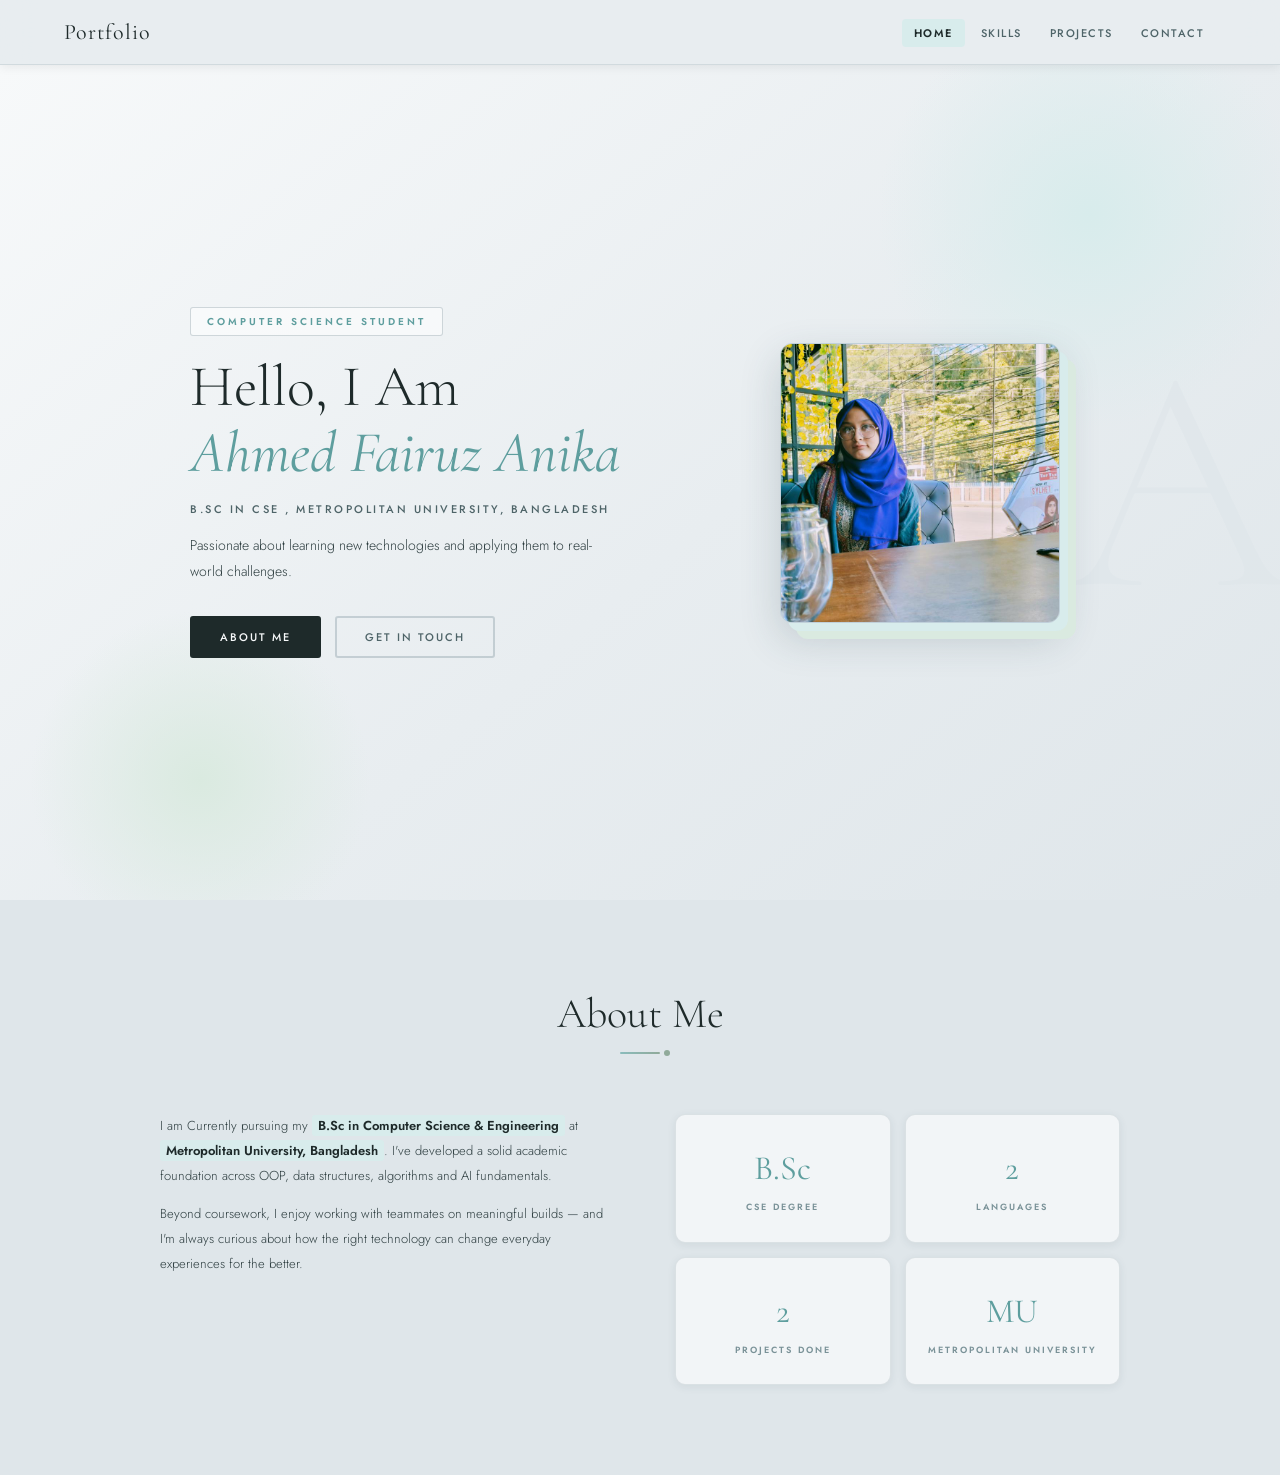
==== commit b75870b5: "changed" ====
--- a/index.html
+++ b/index.html
@@ -45,7 +45,7 @@
         </div>
         <div class="about-grid">
             <div class="about-text">
-                <p>I am Currently pursuing my <strong>B.Sc in Computer Science &amp; Engineering</strong> at <strong>Metropolitan University, Bangladesh</strong>, I've developed a solid academic foundation across OOP, data structures, algorithms, and AI fundamentals.</p>
+                <p>I am Currently pursuing my <strong>B.Sc in Computer Science &amp; Engineering</strong> at <strong>Metropolitan University, Bangladesh</strong>. I've developed a solid academic foundation across OOP, data structures, algorithms and AI fundamentals.</p>
                 <p>Beyond coursework, I enjoy working with teammates on meaningful builds — and I'm always curious about how the right technology can change everyday experiences for the better.</p>
             </div>
             <div class="about-stats">
